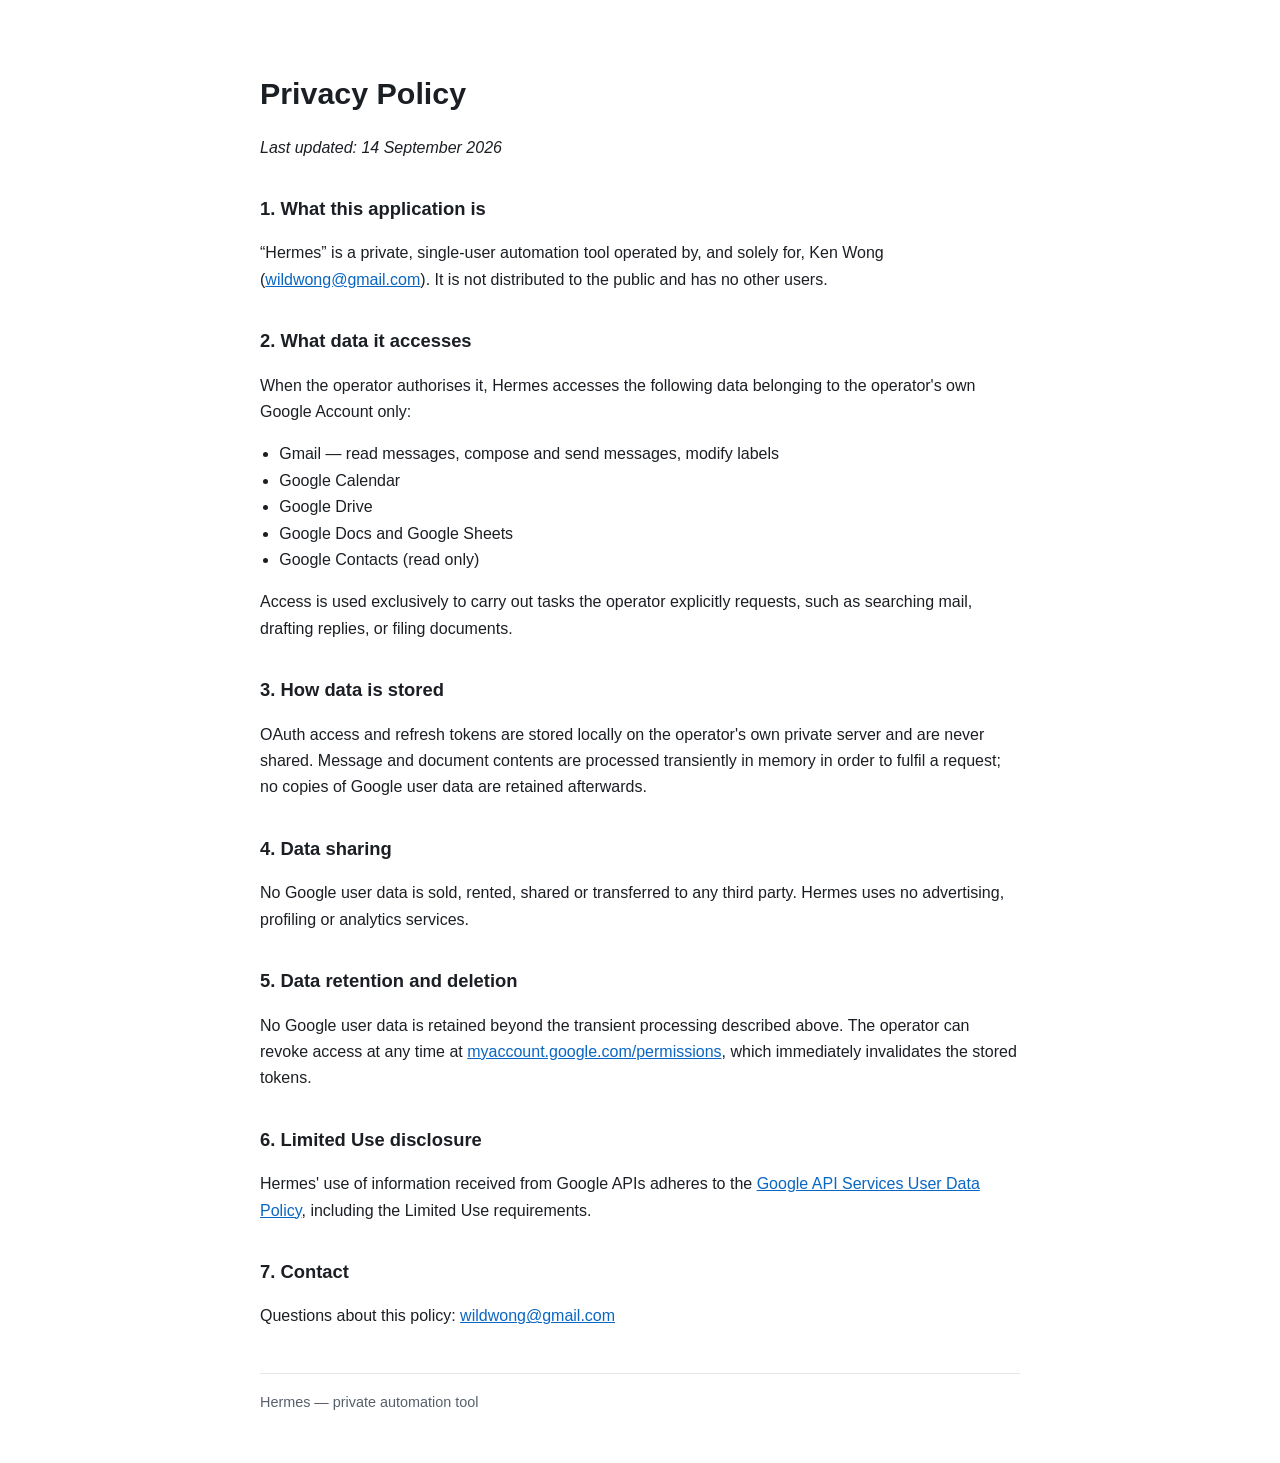
==== privacy.html @ 8b846606 "Add privacy policy" ====
<!DOCTYPE html>
<html lang="en">
<head>
<meta charset="utf-8">
<meta name="viewport" content="width=device-width, initial-scale=1">
<title>Hermes - Privacy Policy</title>
<style>
 body{font-family:-apple-system,Segoe UI,Roboto,Helvetica,Arial,sans-serif;max-width:760px;
      margin:0 auto;padding:48px 20px;line-height:1.65;color:#1b1f24;background:#fff}
 h1{font-size:1.9rem;margin-bottom:.2em} h2{font-size:1.15rem;margin-top:1.8em}
 a{color:#0a66c2} ul{padding-left:1.2em} footer{margin-top:3em;padding-top:1.2em;
      border-top:1px solid #e3e6ea;font-size:.9rem;color:#57606a}
</style>
</head>
<body>
<h1>Privacy Policy</h1>
<p><em>Last updated: 14 September 2026</em></p>

<h2>1. What this application is</h2>
<p>&ldquo;Hermes&rdquo; is a private, single-user automation tool operated by, and solely for,
Ken Wong (<a href="mailto:wildwong@gmail.com">wildwong@gmail.com</a>). It is not distributed
to the public and has no other users.</p>

<h2>2. What data it accesses</h2>
<p>When the operator authorises it, Hermes accesses the following data belonging to the
operator's own Google Account only:</p>
<ul>
<li>Gmail &mdash; read messages, compose and send messages, modify labels</li>
<li>Google Calendar</li>
<li>Google Drive</li>
<li>Google Docs and Google Sheets</li>
<li>Google Contacts (read only)</li>
</ul>
<p>Access is used exclusively to carry out tasks the operator explicitly requests, such as
searching mail, drafting replies, or filing documents.</p>

<h2>3. How data is stored</h2>
<p>OAuth access and refresh tokens are stored locally on the operator's own private server
and are never shared. Message and document contents are processed transiently in memory in
order to fulfil a request; no copies of Google user data are retained afterwards.</p>

<h2>4. Data sharing</h2>
<p>No Google user data is sold, rented, shared or transferred to any third party. Hermes
uses no advertising, profiling or analytics services.</p>

<h2>5. Data retention and deletion</h2>
<p>No Google user data is retained beyond the transient processing described above. The
operator can revoke access at any time at
<a href="https://myaccount.google.com/permissions">myaccount.google.com/permissions</a>,
which immediately invalidates the stored tokens.</p>

<h2>6. Limited Use disclosure</h2>
<p>Hermes' use of information received from Google APIs adheres to the
<a href="https://developers.google.com/terms/api-services-user-data-policy">Google API
Services User Data Policy</a>, including the Limited Use requirements.</p>

<h2>7. Contact</h2>
<p>Questions about this policy: <a href="mailto:wildwong@gmail.com">wildwong@gmail.com</a></p>

<footer>Hermes &mdash; private automation tool</footer>
</body>
</html>
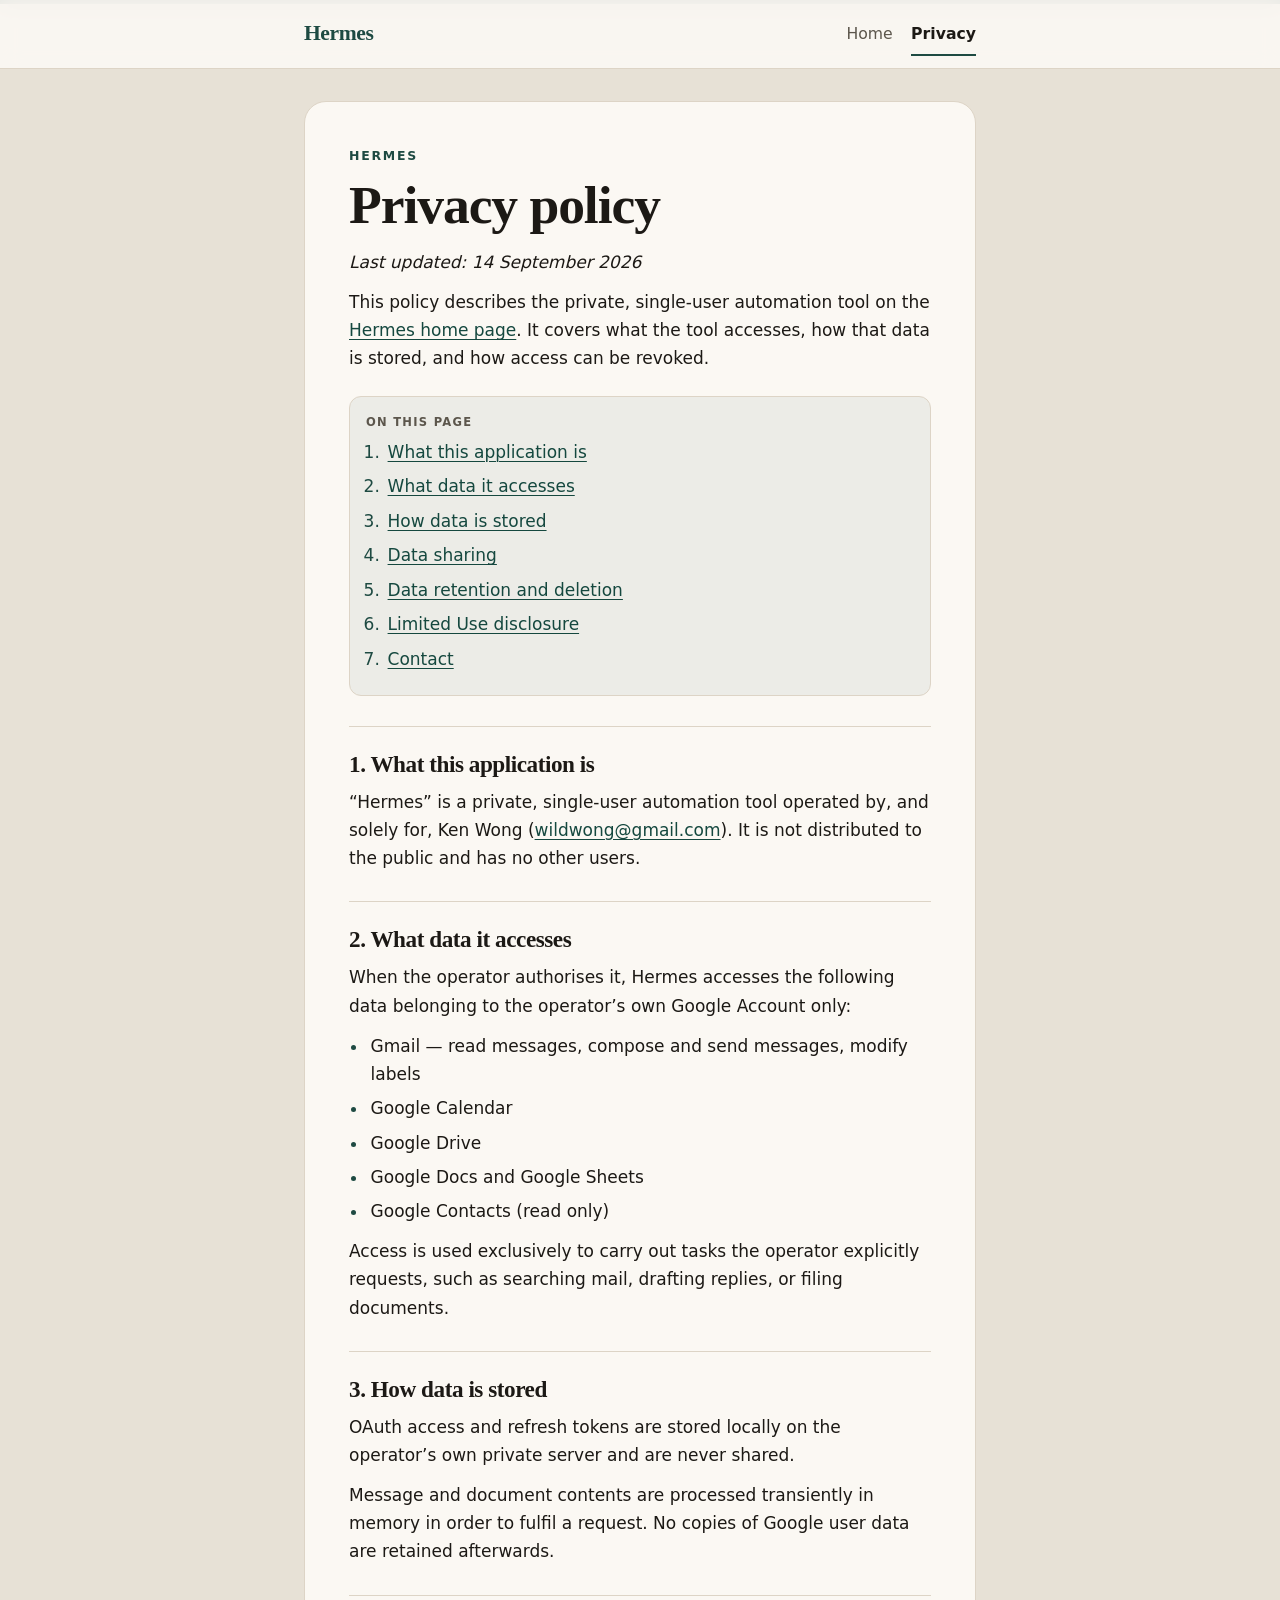
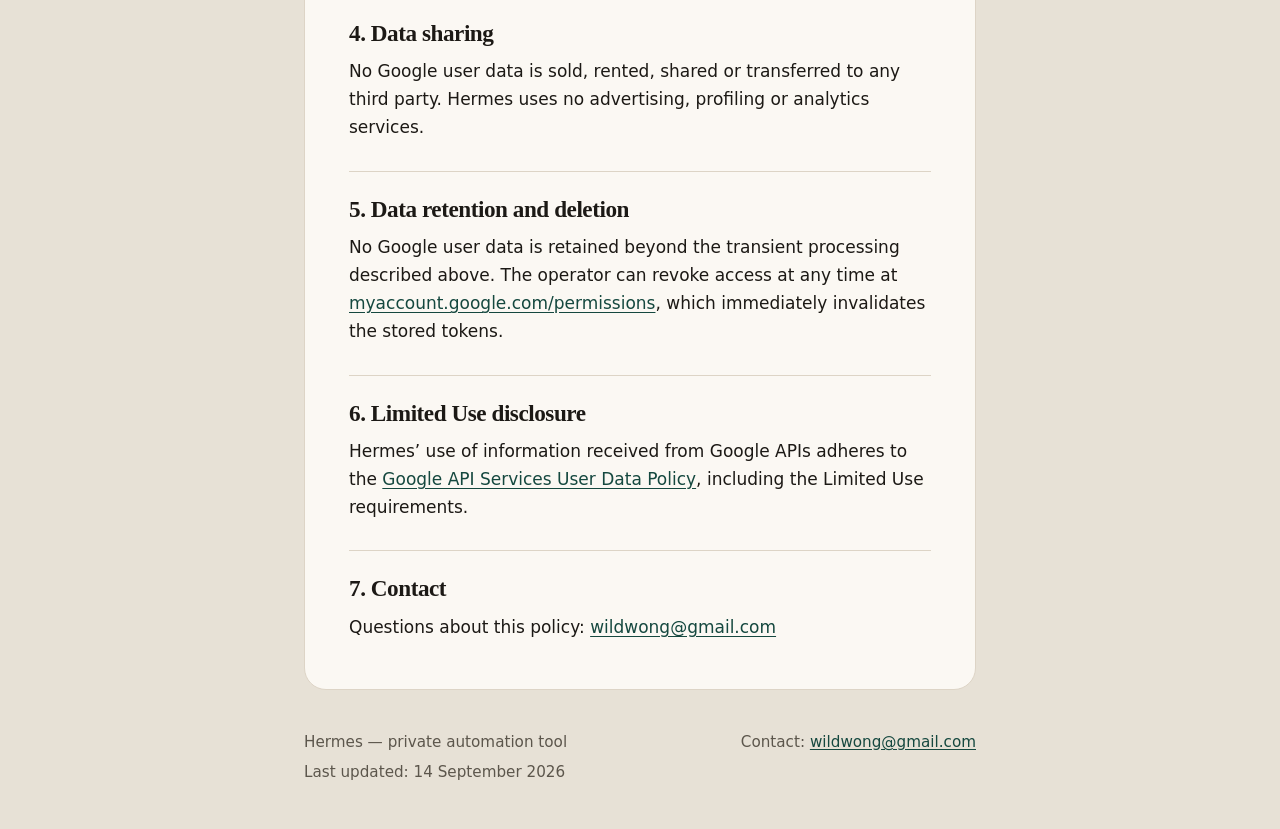
==== commit f71c908e: "Polish the Hermes home and privacy pages. Share one readable layout across both pages, link them tog" ====
--- a/privacy.html
+++ b/privacy.html
@@ -3,60 +3,93 @@
 <head>
 <meta charset="utf-8">
 <meta name="viewport" content="width=device-width, initial-scale=1">
-<title>Hermes - Privacy Policy</title>
-<style>
- body{font-family:-apple-system,Segoe UI,Roboto,Helvetica,Arial,sans-serif;max-width:760px;
-      margin:0 auto;padding:48px 20px;line-height:1.65;color:#1b1f24;background:#fff}
- h1{font-size:1.9rem;margin-bottom:.2em} h2{font-size:1.15rem;margin-top:1.8em}
- a{color:#0a66c2} ul{padding-left:1.2em} footer{margin-top:3em;padding-top:1.2em;
-      border-top:1px solid #e3e6ea;font-size:.9rem;color:#57606a}
-</style>
+<meta name="description" content="Privacy policy for Hermes, a private single-user personal automation tool operated by Ken Wong.">
+<meta name="theme-color" content="#1e4a42">
+<title>Privacy Policy — Hermes</title>
+<link rel="stylesheet" href="site.css">
 </head>
 <body>
-<h1>Privacy Policy</h1>
-<p><em>Last updated: 14 September 2026</em></p>
+<a class="skip" href="#main">Skip to content</a>
+<header class="site-header">
+  <div class="shell header-inner">
+    <a class="wordmark" href="index.html">Hermes</a>
+    <nav class="site-nav" aria-label="Primary">
+      <a href="index.html">Home</a>
+      <a href="privacy.html" aria-current="page">Privacy</a>
+    </nav>
+  </div>
+</header>
+<main id="main">
+  <article class="shell sheet">
+    <p class="eyebrow">Hermes</p>
+    <h1>Privacy policy</h1>
+    <p class="updated"><em>Last updated: 14 September 2026</em></p>
+    <p class="intro">This policy describes the private, single-user automation tool on the <a href="index.html">Hermes home page</a>. It covers what the tool accesses, how that data is stored, and how access can be revoked.</p>
 
-<h2>1. What this application is</h2>
-<p>&ldquo;Hermes&rdquo; is a private, single-user automation tool operated by, and solely for,
-Ken Wong (<a href="mailto:wildwong@gmail.com">wildwong@gmail.com</a>). It is not distributed
-to the public and has no other users.</p>
+    <nav class="toc" aria-label="On this page">
+      <p>On this page</p>
+      <ol>
+        <li><a href="#application">What this application is</a></li>
+        <li><a href="#data-accessed">What data it accesses</a></li>
+        <li><a href="#storage">How data is stored</a></li>
+        <li><a href="#sharing">Data sharing</a></li>
+        <li><a href="#retention">Data retention and deletion</a></li>
+        <li><a href="#limited-use">Limited Use disclosure</a></li>
+        <li><a href="#contact">Contact</a></li>
+      </ol>
+    </nav>
 
-<h2>2. What data it accesses</h2>
-<p>When the operator authorises it, Hermes accesses the following data belonging to the
-operator's own Google Account only:</p>
-<ul>
-<li>Gmail &mdash; read messages, compose and send messages, modify labels</li>
-<li>Google Calendar</li>
-<li>Google Drive</li>
-<li>Google Docs and Google Sheets</li>
-<li>Google Contacts (read only)</li>
-</ul>
-<p>Access is used exclusively to carry out tasks the operator explicitly requests, such as
-searching mail, drafting replies, or filing documents.</p>
+    <section aria-labelledby="application">
+      <h2 id="application">1. What this application is</h2>
+      <p>“Hermes” is a private, single-user automation tool operated by, and solely for, Ken Wong (<a href="mailto:wildwong@gmail.com">wildwong@gmail.com</a>). It is not distributed to the public and has no other users.</p>
+    </section>
 
-<h2>3. How data is stored</h2>
-<p>OAuth access and refresh tokens are stored locally on the operator's own private server
-and are never shared. Message and document contents are processed transiently in memory in
-order to fulfil a request; no copies of Google user data are retained afterwards.</p>
+    <section aria-labelledby="data-accessed">
+      <h2 id="data-accessed">2. What data it accesses</h2>
+      <p>When the operator authorises it, Hermes accesses the following data belonging to the operator’s own Google Account only:</p>
+      <ul>
+        <li>Gmail — read messages, compose and send messages, modify labels</li>
+        <li>Google Calendar</li>
+        <li>Google Drive</li>
+        <li>Google Docs and Google Sheets</li>
+        <li>Google Contacts (read only)</li>
+      </ul>
+      <p>Access is used exclusively to carry out tasks the operator explicitly requests, such as searching mail, drafting replies, or filing documents.</p>
+    </section>
 
-<h2>4. Data sharing</h2>
-<p>No Google user data is sold, rented, shared or transferred to any third party. Hermes
-uses no advertising, profiling or analytics services.</p>
+    <section aria-labelledby="storage">
+      <h2 id="storage">3. How data is stored</h2>
+      <p>OAuth access and refresh tokens are stored locally on the operator’s own private server and are never shared.</p>
+      <p>Message and document contents are processed transiently in memory in order to fulfil a request. No copies of Google user data are retained afterwards.</p>
+    </section>
 
-<h2>5. Data retention and deletion</h2>
-<p>No Google user data is retained beyond the transient processing described above. The
-operator can revoke access at any time at
-<a href="https://myaccount.google.com/permissions">myaccount.google.com/permissions</a>,
-which immediately invalidates the stored tokens.</p>
+    <section aria-labelledby="sharing">
+      <h2 id="sharing">4. Data sharing</h2>
+      <p>No Google user data is sold, rented, shared or transferred to any third party. Hermes uses no advertising, profiling or analytics services.</p>
+    </section>
 
-<h2>6. Limited Use disclosure</h2>
-<p>Hermes' use of information received from Google APIs adheres to the
-<a href="https://developers.google.com/terms/api-services-user-data-policy">Google API
-Services User Data Policy</a>, including the Limited Use requirements.</p>
+    <section aria-labelledby="retention">
+      <h2 id="retention">5. Data retention and deletion</h2>
+      <p>No Google user data is retained beyond the transient processing described above. The operator can revoke access at any time at <a href="https://myaccount.google.com/permissions">myaccount.google.com/permissions</a>, which immediately invalidates the stored tokens.</p>
+    </section>
 
-<h2>7. Contact</h2>
-<p>Questions about this policy: <a href="mailto:wildwong@gmail.com">wildwong@gmail.com</a></p>
+    <section aria-labelledby="limited-use">
+      <h2 id="limited-use">6. Limited Use disclosure</h2>
+      <p>Hermes’ use of information received from Google APIs adheres to the <a href="https://developers.google.com/terms/api-services-user-data-policy">Google API Services User Data Policy</a>, including the Limited Use requirements.</p>
+    </section>
 
-<footer>Hermes &mdash; private automation tool</footer>
+    <section aria-labelledby="contact">
+      <h2 id="contact">7. Contact</h2>
+      <p>Questions about this policy: <a href="mailto:wildwong@gmail.com">wildwong@gmail.com</a></p>
+    </section>
+  </article>
+</main>
+<footer class="site-footer">
+  <div class="shell footer-inner">
+    <p>Hermes — private automation tool</p>
+    <p>Contact: <a href="mailto:wildwong@gmail.com">wildwong@gmail.com</a></p>
+    <p>Last updated: 14 September 2026</p>
+  </div>
+</footer>
 </body>
 </html>
--- a/site.css
+++ b/site.css
@@ -0,0 +1,359 @@
+:root {
+  color-scheme: light;
+  --bg: #e7e1d6;
+  --surface: #fbf8f3;
+  --ink: #1c1915;
+  --muted: #5c564c;
+  --line: #ddd4c6;
+  --accent: #1e4a42;
+  --link: #15483f;
+  --focus: #9a3412;
+  --header: rgba(251, 248, 243, 0.92);
+  --mark: #1e4a42;
+  --sans: ui-sans-serif, system-ui, -apple-system, "Segoe UI", Roboto, Helvetica, Arial, "Apple Color Emoji", "Segoe UI Emoji", sans-serif;
+  --serif: "Iowan Old Style", "Palatino Linotype", Palatino, "Book Antiqua", Georgia, "Times New Roman", serif;
+  --measure: 42rem;
+}
+
+@media (prefers-color-scheme: dark) {
+  :root {
+    color-scheme: dark;
+    --bg: #141210;
+    --surface: #1e1b17;
+    --ink: #f4efe8;
+    --muted: #c2b9ad;
+    --line: #3a342c;
+    --accent: #9dcec0;
+    --link: #b7e0d4;
+    --focus: #fdba74;
+    --header: rgba(30, 27, 23, 0.92);
+    --mark: #9dcec0;
+  }
+}
+
+*,
+*::before,
+*::after {
+  box-sizing: border-box;
+}
+
+html {
+  scroll-behavior: smooth;
+}
+
+body {
+  margin: 0;
+  background:
+    linear-gradient(var(--accent), var(--accent)) top / 100% 4px no-repeat,
+    var(--bg);
+  color: var(--ink);
+  font-family: var(--sans);
+  font-size: 1.0625rem;
+  line-height: 1.65;
+  text-rendering: optimizeLegibility;
+}
+
+@media (prefers-reduced-motion: reduce) {
+  html {
+    scroll-behavior: auto;
+  }
+}
+
+.skip {
+  position: absolute;
+  left: 1rem;
+  top: 0;
+  transform: translateY(-120%);
+  background: var(--surface);
+  color: var(--ink);
+  padding: 0.55rem 0.8rem;
+  border: 1px solid var(--line);
+  border-radius: 8px;
+  z-index: 3;
+}
+
+.skip:focus {
+  transform: none;
+  top: 0.75rem;
+}
+
+.shell {
+  width: min(100% - 2rem, var(--measure));
+  margin-inline: auto;
+}
+
+.site-header {
+  position: sticky;
+  top: 0;
+  z-index: 2;
+  background: var(--header);
+  border-bottom: 1px solid var(--line);
+  backdrop-filter: blur(10px);
+}
+
+.header-inner {
+  display: flex;
+  align-items: center;
+  justify-content: space-between;
+  gap: 0.75rem 1.5rem;
+  min-height: 4.25rem;
+  flex-wrap: wrap;
+  padding-block: 0.35rem;
+}
+
+.wordmark {
+  font-family: var(--serif);
+  font-size: 1.35rem;
+  font-weight: 600;
+  letter-spacing: -0.02em;
+  color: var(--mark);
+  text-decoration: none;
+  line-height: 1;
+  padding-block: 0.4rem;
+}
+
+.site-nav {
+  display: flex;
+  flex-wrap: wrap;
+  gap: 0.15rem 1.15rem;
+}
+
+.site-nav a {
+  display: inline-flex;
+  align-items: center;
+  min-height: 2.75rem;
+  color: var(--muted);
+  text-decoration: none;
+  font-size: 0.98rem;
+}
+
+.site-nav a:hover {
+  color: var(--ink);
+}
+
+.site-nav a[aria-current="page"] {
+  color: var(--ink);
+  font-weight: 650;
+  box-shadow: inset 0 -2px 0 var(--accent);
+}
+
+main {
+  padding-block: 1.5rem 2rem;
+}
+
+.sheet {
+  background: var(--surface);
+  border: 1px solid var(--line);
+  border-radius: 18px;
+  padding: 1.75rem 1.25rem 2rem;
+}
+
+.eyebrow {
+  margin: 0 0 0.55rem;
+  color: var(--accent);
+  font-size: 0.78rem;
+  font-weight: 650;
+  letter-spacing: 0.14em;
+  text-transform: uppercase;
+}
+
+h1,
+h2 {
+  font-family: var(--serif);
+  font-weight: 600;
+  letter-spacing: -0.02em;
+  line-height: 1.15;
+}
+
+h1 {
+  margin: 0 0 0.7rem;
+  font-size: clamp(2.35rem, 6vw, 3.35rem);
+}
+
+h2 {
+  margin: 0 0 0.65rem;
+  font-size: 1.45rem;
+}
+
+.lede {
+  margin: 0;
+  font-size: 1.2rem;
+  line-height: 1.45;
+}
+
+.intro {
+  margin: 0.9rem 0 0;
+}
+
+.facts {
+  display: grid;
+  grid-template-columns: 1fr;
+  gap: 0.9rem 1.25rem;
+  margin: 1.5rem 0 0.25rem;
+  padding: 1rem 0;
+  border-top: 1px solid var(--line);
+  border-bottom: 1px solid var(--line);
+}
+
+.facts dt {
+  margin: 0 0 0.15rem;
+  color: var(--muted);
+  font-size: 0.72rem;
+  font-weight: 650;
+  letter-spacing: 0.11em;
+  text-transform: uppercase;
+}
+
+.facts dd {
+  margin: 0;
+  font-family: var(--serif);
+  font-size: 1.08rem;
+  line-height: 1.35;
+  overflow-wrap: anywhere;
+}
+
+section {
+  margin-top: 1.85rem;
+  padding-top: 1.5rem;
+  border-top: 1px solid var(--line);
+  scroll-margin-top: 5.5rem;
+}
+
+section p,
+.updated,
+.intro {
+  margin-block: 0.75rem;
+}
+
+section p:first-of-type,
+.sheet > .updated {
+  margin-top: 0.35rem;
+}
+
+section p:last-child {
+  margin-bottom: 0;
+}
+
+a {
+  color: var(--link);
+  text-underline-offset: 0.16em;
+}
+
+a:hover {
+  text-decoration-thickness: 2px;
+}
+
+:focus-visible {
+  outline: 2px solid var(--focus);
+  outline-offset: 3px;
+}
+
+ul,
+ol {
+  margin: 0.75rem 0 0;
+  padding-left: 1.2rem;
+}
+
+li {
+  margin: 0.4rem 0;
+  padding-left: 0.15rem;
+}
+
+li::marker {
+  color: var(--accent);
+}
+
+.toc {
+  margin-top: 1.5rem;
+  padding: 0.95rem 1rem 1rem;
+  border: 1px solid var(--line);
+  border-radius: 12px;
+  background: color-mix(in srgb, var(--accent) 7%, var(--surface));
+}
+
+.toc p {
+  margin: 0 0 0.4rem;
+  color: var(--muted);
+  font-size: 0.72rem;
+  font-weight: 650;
+  letter-spacing: 0.11em;
+  text-transform: uppercase;
+}
+
+.toc ol {
+  margin: 0;
+  padding-left: 1.2rem;
+}
+
+.toc a {
+  text-decoration-thickness: 1px;
+}
+
+.site-footer {
+  padding-bottom: 2.75rem;
+  color: var(--muted);
+  font-size: 0.95rem;
+}
+
+.footer-inner {
+  display: flex;
+  flex-wrap: wrap;
+  justify-content: space-between;
+  gap: 0.35rem 1.5rem;
+}
+
+.site-footer p {
+  margin: 0;
+}
+
+@media (min-width: 640px) {
+  .shell {
+    width: min(100% - 3rem, var(--measure));
+  }
+
+  .sheet {
+    padding: 2.75rem 2.75rem 3rem;
+    border-radius: 22px;
+  }
+
+  main {
+    padding-block: 2rem 2.5rem;
+  }
+
+  .facts {
+    grid-template-columns: repeat(3, minmax(0, 1fr));
+  }
+}
+
+@media print {
+  body {
+    background: #fff;
+    color: #000;
+  }
+
+  .site-header {
+    position: static;
+    background: #fff;
+  }
+
+  .sheet,
+  .toc {
+    border: 0;
+    background: #fff;
+    padding: 0;
+  }
+
+  a {
+    color: #000;
+  }
+
+  a[href^="http"]::after,
+  a[href^="mailto:"]::after {
+    content: " (" attr(href) ")";
+    font-size: 0.85em;
+  }
+
+  .skip {
+    display: none;
+  }
+}
